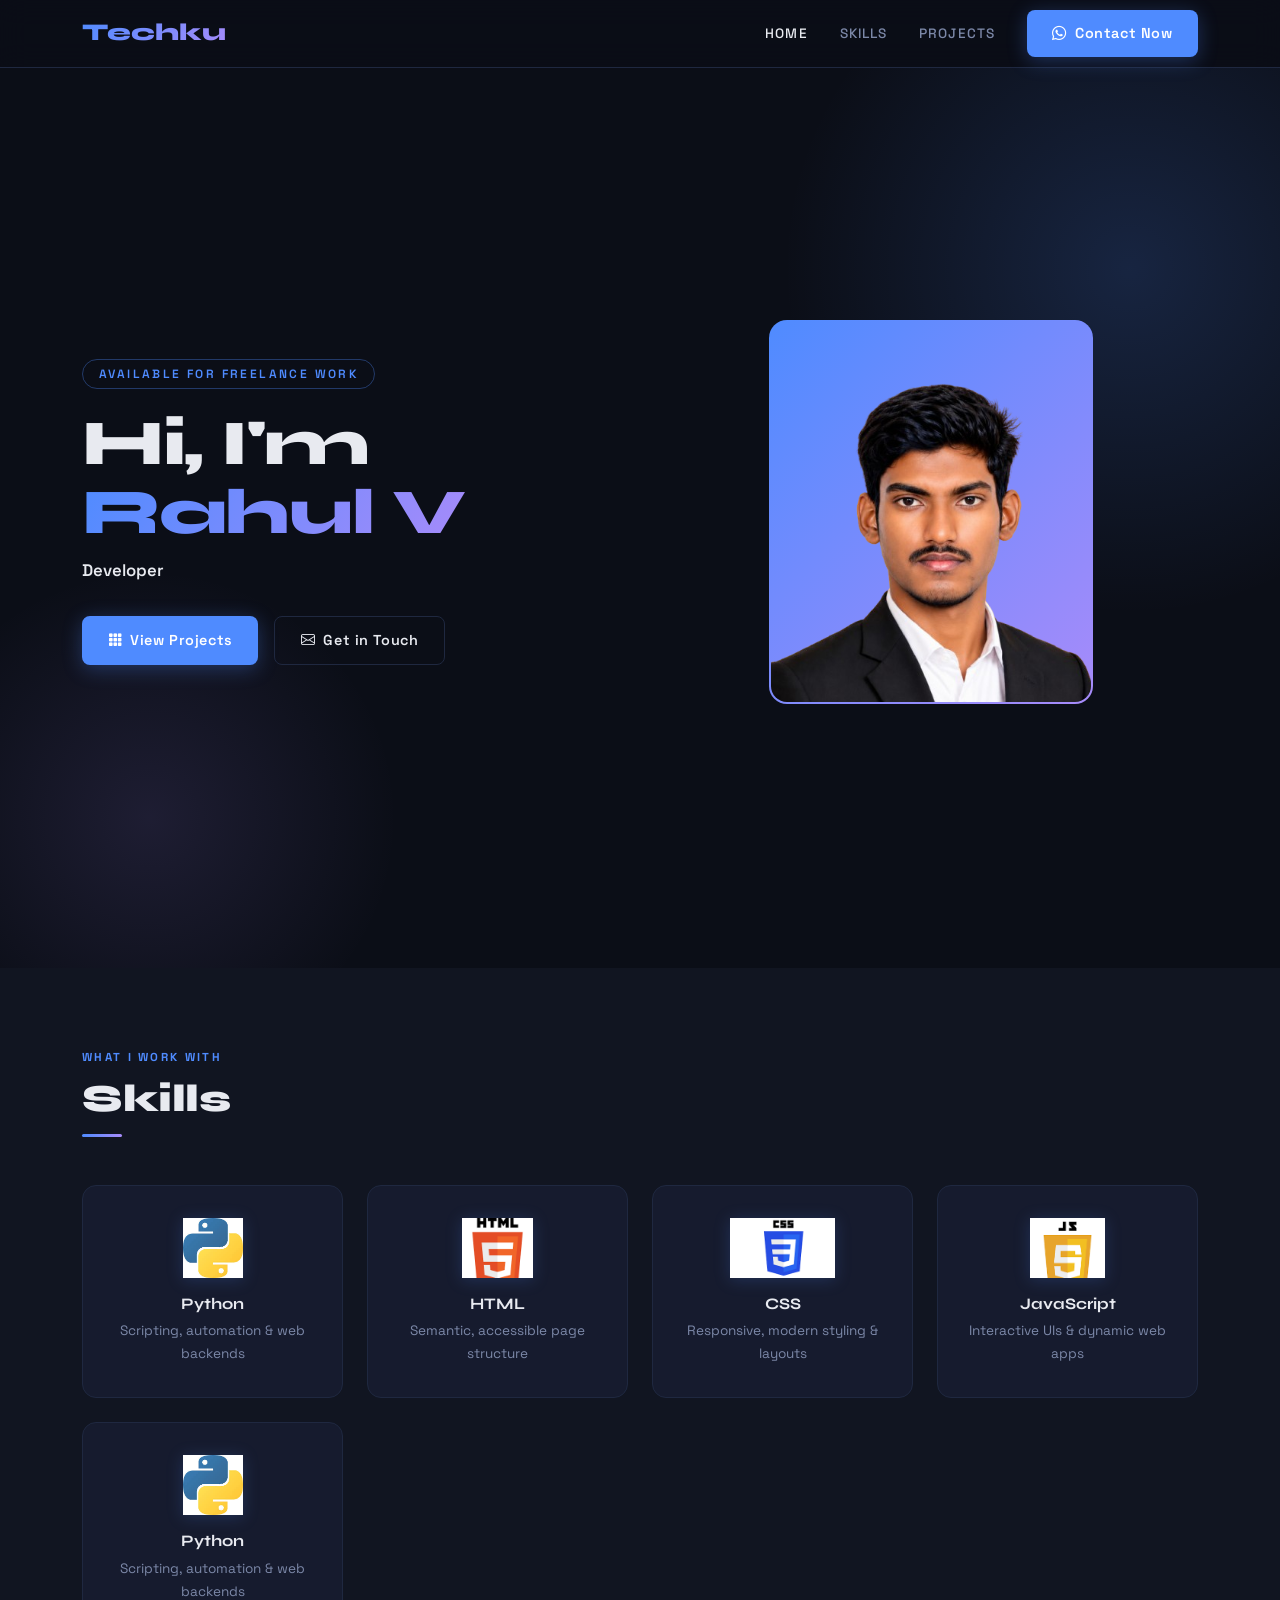
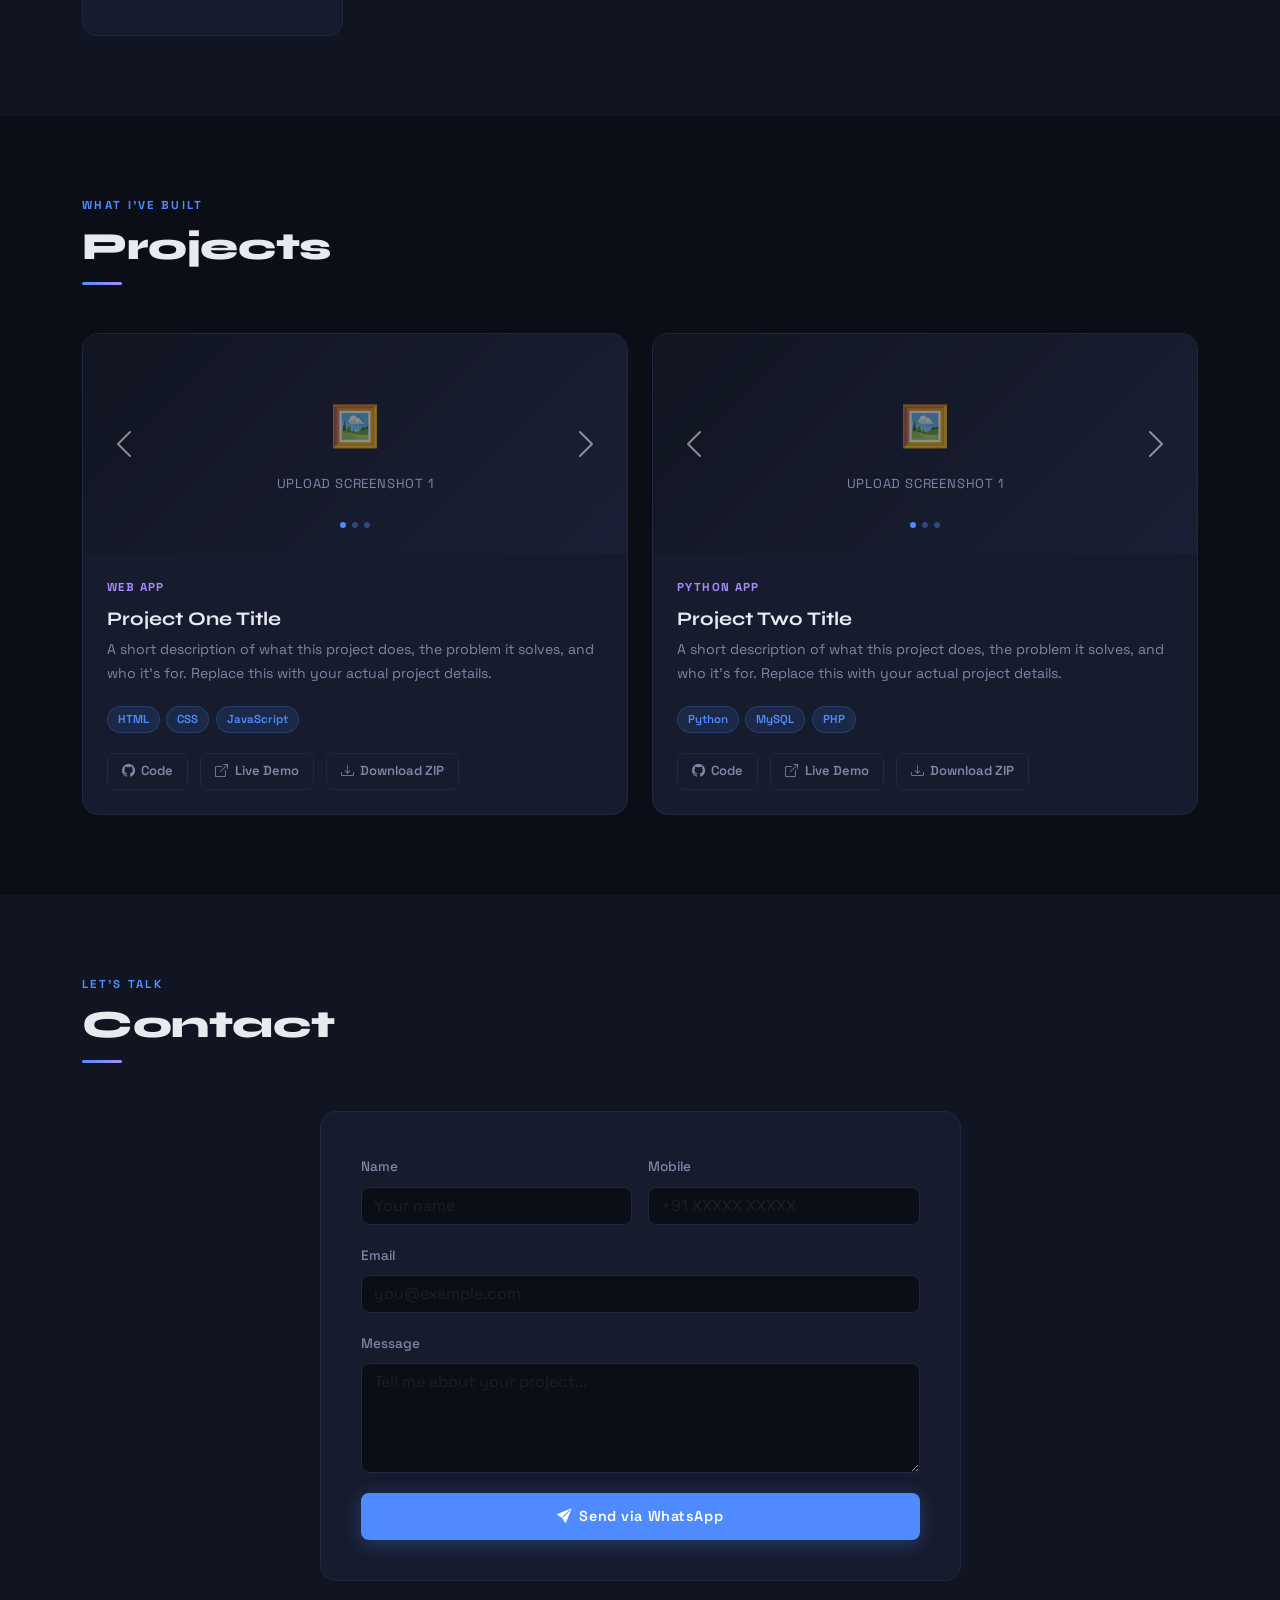
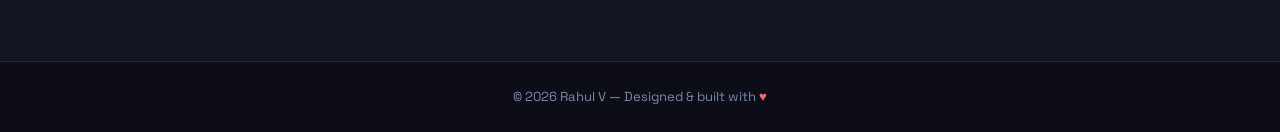
==== index.html @ 44ec0a1f "Update portfolio" ====
<!DOCTYPE html>
<html lang="en">
<head>
  <meta charset="UTF-8">
  <meta name="viewport" content="width=device-width, initial-scale=1.0">
  <title>portfolio</title>
  <link href="https://cdn.jsdelivr.net/npm/bootstrap@5.3.8/dist/css/bootstrap.min.css" rel="stylesheet" integrity="sha384-sRIl4kxILFvY47J16cr9ZwB07vP4J8+LH7qKQnuqkuIAvNWLzeN8tE5YBujZqJLB" crossorigin="anonymous">
  <link rel="stylesheet" href="https://cdn.jsdelivr.net/npm/bootstrap-icons@1.11.3/font/bootstrap-icons.min.css">
  <link rel="stylesheet" href="styles.css">
</head>
<body>

<!-- ══ NAVBAR ══ -->
<nav class="navbar navbar-expand-lg sticky-top py-0 border-0">
  <div class="container">
    <a class="navbar-brand" href="#">Techku</a>
    <button class="navbar-toggler" type="button" data-bs-toggle="collapse" data-bs-target="#navMenu">
      <span class="navbar-toggler-icon"></span>
    </button>
    <div class="collapse navbar-collapse" id="navMenu">
      <ul class="navbar-nav ms-auto gap-3 align-items-center">
        <li class="nav-item"><a class="nav-link active" href="#">Home</a></li>
        <li class="nav-item"><a class="nav-link" href="#skills">Skills</a></li>
        <li class="nav-item"><a class="nav-link" href="#projects">Projects</a></li>
        
        <li class="nav-item ms-2">
          <a class="btn-primary-custom" href="https://wa.me/+919363144994?text=Hi" target="_blank">
            <i class="bi bi-whatsapp"></i> Contact Now
          </a>
        </li>
      </ul>
    </div>
  </div>
</nav>

<!-- ══ BANNER ══ -->
<section class="banner" id="home">
  <div class="container">
    <div class="banner-inner">

      <!-- Text -->
      <div>
        <span class="banner-eyebrow">Available for freelance work</span>
        <h1>Hi, I'm <span>Rahul V</span></h1>
        <p class="banner-sub">
          <strong>Developer</strong> 
      
        </p>
        <div class="banner-cta">
          <a href="#projects" class="btn-primary-custom">
            <i class="bi bi-grid-3x3-gap-fill"></i> View Projects
          </a>
          <a href="#contact" class="btn-outline-custom">
            <i class="bi bi-envelope"></i> Get in Touch
          </a>
        </div>
      </div>

      <!-- Photo -->
      <div class="banner-photo">
        <div class="photo-frame">
          <img src="straight-removebg-preview.png" alt="Rahul V">
        </div>
      </div>

    </div>
  </div>
</section>

<!-- ══ SKILLS ══ -->
<section id="skills">
  <div class="container">
    <p class="section-eyebrow">What I work with</p>
    <h2 class="section-title">Skills</h2>
    <div class="section-divider"></div>

    <div class="row g-4">
      <div class="col-6 col-md-3">
        <div class="skill-card">
          <img src="py.jpg" alt="Python">
          <h5>Python</h5>
          <p>Scripting, automation &amp; web backends</p>
        </div>
      </div>
      <div class="col-6 col-md-3">
        <div class="skill-card">
          <img src="html.png" alt="HTML">
          <h5>HTML</h5>
          <p>Semantic, accessible page structure</p>
        </div>
      </div>
      <div class="col-6 col-md-3">
        <div class="skill-card">
          <img src="css.png" alt="CSS">
          <h5>CSS</h5>
          <p>Responsive, modern styling &amp; layouts</p>
        </div>
      </div>
      <div class="col-6 col-md-3">
        <div class="skill-card">
          <img src="js.png" alt="JavaScript">
          <h5>JavaScript</h5>
          <p>Interactive UIs &amp; dynamic web apps</p>
        </div>
      </div>
      <div class="col-6 col-md-3">
        <div class="skill-card">
          <img src="py.jpg" alt="Java">
          <h5>Python</h5>
          <p>Scripting, automation &amp; web backends</p>
        </div>
    </div>
  </div>
</section>

<!-- ══ PROJECTS ══ -->
<section id="projects">
  <div class="container">
    <p class="section-eyebrow">What I've built</p>
    <h2 class="section-title">Projects</h2>
    <div class="section-divider"></div>

    <div class="row g-4">

      <!-- Project 1 -->
      <div class="col-md-6">
        <div class="project-card">

          <!-- Screenshot carousel — replace draft slides with real screenshots -->
          <div id="carousel1" class="carousel slide" data-bs-ride="carousel">
            <div class="carousel-indicators">
              <button type="button" data-bs-target="#carousel1" data-bs-slide-to="0" class="active"></button>
              <button type="button" data-bs-target="#carousel1" data-bs-slide-to="1"></button>
              <button type="button" data-bs-target="#carousel1" data-bs-slide-to="2"></button>
            </div>
            <div class="carousel-inner">
              <div class="carousel-item active">
                <div class="project-slide-draft">
                  <div class="draft-icon">🖼️</div>
                  <span>Upload screenshot 1</span>
                </div>
              </div>
              <div class="carousel-item">
                <div class="project-slide-draft">
                  <div class="draft-icon">🖼️</div>
                  <span>Upload screenshot 2</span>
                </div>
              </div>
              <div class="carousel-item">
                <div class="project-slide-draft">
                  <div class="draft-icon">🖼️</div>
                  <span>Upload screenshot 3</span>
                </div>
              </div>
            </div>
            <button class="carousel-control-prev" type="button" data-bs-target="#carousel1" data-bs-slide="prev">
              <span class="carousel-control-prev-icon"></span>
            </button>
            <button class="carousel-control-next" type="button" data-bs-target="#carousel1" data-bs-slide="next">
              <span class="carousel-control-next-icon"></span>
            </button>
          </div>

          <div class="project-body">
            <span class="project-tag">Web App</span>
            <h3 class="project-title">Project One Title</h3>
            <p class="project-desc">
              A short description of what this project does, the problem it solves,
              and who it's for. Replace this with your actual project details.
            </p>
            <div class="project-tech">
              <span class="tech-pill">HTML</span>
              <span class="tech-pill">CSS</span>
              <span class="tech-pill">JavaScript</span>
            </div>
            <div class="project-links">
              <a href="#" class="btn-project"><i class="bi bi-github"></i> Code</a>
              <a href="#" class="btn-project"><i class="bi bi-box-arrow-up-right"></i> Live Demo</a>
              <a href="#" class="btn-project" id="project1-zip"><i class="bi bi-download"></i> Download ZIP</a>
            </div>
          </div>
        </div>
      </div>

      <!-- Project 2 -->
      <div class="col-md-6">
        <div class="project-card">

          <div id="carousel2" class="carousel slide" data-bs-ride="carousel">
            <div class="carousel-indicators">
              <button type="button" data-bs-target="#carousel2" data-bs-slide-to="0" class="active"></button>
              <button type="button" data-bs-target="#carousel2" data-bs-slide-to="1"></button>
              <button type="button" data-bs-target="#carousel2" data-bs-slide-to="2"></button>
            </div>
            <div class="carousel-inner">
              <div class="carousel-item active">
                <div class="project-slide-draft">
                  <div class="draft-icon">🖼️</div>
                  <span>Upload screenshot 1</span>
                </div>
              </div>
              <div class="carousel-item">
                <div class="project-slide-draft">
                  <div class="draft-icon">🖼️</div>
                  <span>Upload screenshot 2</span>
                </div>
              </div>
              <div class="carousel-item">
                <div class="project-slide-draft">
                  <div class="draft-icon">🖼️</div>
                  <span>Upload screenshot 3</span>
                </div>
              </div>
            </div>
            <button class="carousel-control-prev" type="button" data-bs-target="#carousel2" data-bs-slide="prev">
              <span class="carousel-control-prev-icon"></span>
            </button>
            <button class="carousel-control-next" type="button" data-bs-target="#carousel2" data-bs-slide="next">
              <span class="carousel-control-next-icon"></span>
            </button>
          </div>

          <div class="project-body">
            <span class="project-tag">Python App</span>
            <h3 class="project-title">Project Two Title</h3>
            <p class="project-desc">
              A short description of what this project does, the problem it solves,
              and who it's for. Replace this with your actual project details.
            </p>
            <div class="project-tech">
              <span class="tech-pill">Python</span>
              <span class="tech-pill">MySQL</span>
              <span class="tech-pill">PHP</span>
            </div>
            <div class="project-links">
              <a href="#" class="btn-project"><i class="bi bi-github"></i> Code</a>
              <a href="#" class="btn-project"><i class="bi bi-box-arrow-up-right"></i> Live Demo</a>
              <a href="#" class="btn-project" id="project2-zip"><i class="bi bi-download"></i> Download ZIP</a>
            </div>
          </div>
        </div>
      </div>

    </div>
  </div>
</section>

<!-- ══ CONTACT ══ -->
<section id="contact">
  <div class="container">
    <p class="section-eyebrow">Let's talk</p>
    <h2 class="section-title">Contact</h2>
    <div class="section-divider"></div>

    <div class="row justify-content-center">
      <div class="col-md-7">
        <div class="contact-card">
          <form id="formcontact">
            <div class="row g-3">
              <div class="col-md-6">
                <label class="form-label">Name</label>
                <input type="text" class="form-control" id="name" placeholder="Your name">
              </div>
              <div class="col-md-6">
                <label class="form-label">Mobile</label>
                <input type="tel" class="form-control" id="mobile" placeholder="+91 XXXXX XXXXX">
              </div>
              <div class="col-12">
                <label class="form-label">Email</label>
                <input type="email" class="form-control" id="email" placeholder="you@example.com">
              </div>
              <div class="col-12">
                <label class="form-label">Message</label>
                <textarea class="form-control" id="feedback" rows="4" placeholder="Tell me about your project..."></textarea>
              </div>
              <div class="col-12 pt-1">
                <button type="submit" class="btn-primary-custom w-100 justify-content-center">
                  <i class="bi bi-send-fill"></i> Send via WhatsApp
                </button>
              </div>
            </div>
          </form>
        </div>
      </div>
    </div>
  </div>
</section>

<!-- ══ FOOTER ══ -->
<footer>
  <div class="container">
    <p>© 2026 Rahul V — Designed &amp; built with <span>♥</span></p>
  </div>
</footer>

<script src="https://cdn.jsdelivr.net/npm/bootstrap@5.3.8/dist/js/bootstrap.bundle.min.js" integrity="sha384-FKyoEForCGlyvwx9Hj09JcYn3nv7wiPVlz7YYwJrWVcXK/BmnVDxM+D2scQbITxI" crossorigin="anonymous"></script>
<script>
document.getElementById("formcontact").addEventListener("submit", function(e) {
  e.preventDefault();
  const name     = document.getElementById("name").value;
  const mobile   = document.getElementById("mobile").value;
  const email    = document.getElementById("email").value;
  const feedback = document.getElementById("feedback").value;
  const message  = `New Portfolio Contact\n\nName: ${name}\nMobile: ${mobile}\nEmail: ${email}\nMessage: ${feedback}`;
  window.open(`https://wa.me/919363144994?text=${encodeURIComponent(message)}`, "_blank");
});
</script>

</body>
</html>
---- styles.css ----
/* ── Google Fonts ── */
@import url('https://fonts.googleapis.com/css2?family=Space+Grotesk:wght@300;400;500;600;700&family=Syne:wght@700;800&display=swap');

/* ── Token System ── */
:root {
  --bg:        #0b0e17;
  --surface:   #111521;
  --card:      #161b2e;
  --border:    #1f2840;
  --accent:    #4f8bff;
  --accent2:   #a78bfa;
  --text:      #e8eaf0;
  --muted:     #7c88a8;
  --nav-h:     68px;
}

/* ── Reset / Base ── */
*, *::before, *::after { box-sizing: border-box; margin: 0; padding: 0; }

html { scroll-behavior: smooth; }

body {
  font-family: 'Space Grotesk', sans-serif;
  background: var(--bg);
  color: var(--text);
  line-height: 1.7;
}

/* ── Navbar ── */
.navbar {
  background: rgba(11,14,23,0.85) !important;
  backdrop-filter: blur(14px);
  border-bottom: 1px solid var(--border) !important;
  height: var(--nav-h);
}

.navbar-brand {
  font-family: 'Syne', sans-serif;
  font-size: 1.5rem !important;
  font-weight: 800;
  background: linear-gradient(120deg, var(--accent), var(--accent2));
  -webkit-background-clip: text;
  -webkit-text-fill-color: transparent;
  background-clip: text;
}

.nav-link {
  color: var(--muted) !important;
  font-size: 0.85rem;
  font-weight: 500;
  letter-spacing: 0.08em;
  text-transform: uppercase;
  transition: color 0.2s;
  position: relative;
}
.nav-link::after {
  content: '';
  position: absolute;
  bottom: -2px; left: 0;
  width: 0; height: 2px;
  background: var(--accent);
  transition: width 0.25s;
}
.nav-link:hover, .nav-link.active {
  color: var(--text) !important;
}
.nav-link:hover::after { width: 100%; }

.navbar-toggler { border-color: var(--border) !important; }
.navbar-toggler-icon { filter: invert(1); }

/* ── Banner ── */
.banner {
  min-height: 100vh;
  display: flex;
  align-items: center;
  background: var(--bg);
  position: relative;
  overflow: hidden;
  padding-top: var(--nav-h);
}

/* Signature element: animated gradient mesh in background */
.banner::before {
  content: '';
  position: absolute;
  width: 700px; height: 700px;
  top: -150px; right: -200px;
  background: radial-gradient(ellipse at center, rgba(79,139,255,0.18) 0%, transparent 70%);
  border-radius: 50%;
  animation: pulse 6s ease-in-out infinite;
  pointer-events: none;
}
.banner::after {
  content: '';
  position: absolute;
  width: 500px; height: 500px;
  bottom: -100px; left: -100px;
  background: radial-gradient(ellipse at center, rgba(167,139,250,0.12) 0%, transparent 70%);
  border-radius: 50%;
  animation: pulse 8s ease-in-out 2s infinite;
  pointer-events: none;
}
@keyframes pulse {
  0%, 100% { transform: scale(1); opacity: 1; }
  50%       { transform: scale(1.08); opacity: 0.7; }
}

.banner-inner {
  position: relative;
  z-index: 1;
  display: grid;
  grid-template-columns: 1fr 1fr;
  align-items: center;
  gap: 3rem;
  padding: 4rem 0;
}

.banner-eyebrow {
  display: inline-block;
  font-size: 0.75rem;
  font-weight: 600;
  letter-spacing: 0.2em;
  text-transform: uppercase;
  color: var(--accent);
  border: 1px solid rgba(79,139,255,0.35);
  border-radius: 999px;
  padding: 4px 16px;
  margin-bottom: 1.25rem;
}

.banner h1 {
  font-family: 'Syne', sans-serif;
  font-size: clamp(2.5rem, 5vw, 4.2rem);
  font-weight: 800;
  line-height: 1.08;
  letter-spacing: -0.02em;
  margin-bottom: 0.5rem;
}

.banner h1 span {
  background: linear-gradient(120deg, var(--accent), var(--accent2));
  -webkit-background-clip: text;
  -webkit-text-fill-color: transparent;
  background-clip: text;
}

.banner-sub {
  font-size: 1.05rem;
  color: var(--muted);
  margin-bottom: 2rem;
  max-width: 480px;
}

.banner-sub strong {
  color: var(--text);
  font-weight: 600;
}

.banner-cta {
  display: flex;
  gap: 1rem;
  flex-wrap: wrap;
}

.btn-primary-custom {
  display: inline-flex;
  align-items: center;
  gap: 0.5rem;
  background: var(--accent);
  color: #fff;
  font-family: 'Space Grotesk', sans-serif;
  font-weight: 600;
  font-size: 0.9rem;
  letter-spacing: 0.04em;
  padding: 0.7rem 1.6rem;
  border-radius: 8px;
  text-decoration: none;
  border: none;
  transition: background 0.2s, transform 0.15s, box-shadow 0.2s;
  box-shadow: 0 4px 20px rgba(79,139,255,0.3);
}
.btn-primary-custom:hover {
  background: #3a75e8;
  transform: translateY(-2px);
  box-shadow: 0 6px 26px rgba(79,139,255,0.45);
  color: #fff;
}

.btn-outline-custom {
  display: inline-flex;
  align-items: center;
  gap: 0.5rem;
  background: transparent;
  color: var(--text);
  font-family: 'Space Grotesk', sans-serif;
  font-weight: 600;
  font-size: 0.9rem;
  letter-spacing: 0.04em;
  padding: 0.7rem 1.6rem;
  border-radius: 8px;
  text-decoration: none;
  border: 1px solid var(--border);
  transition: border-color 0.2s, background 0.2s, transform 0.15s;
}
.btn-outline-custom:hover {
  border-color: var(--accent2);
  background: rgba(167,139,250,0.07);
  color: var(--text);
  transform: translateY(-2px);
}

.banner-photo {
  display: flex;
  justify-content: center;
  align-items: center;
}

.photo-frame {
  position: relative;
  width: 320px; height: 380px;
}

.photo-frame::before {
  content: '';
  position: absolute;
  inset: -2px;
  border-radius: 18px;
  background: linear-gradient(135deg, var(--accent), var(--accent2));
  z-index: 0;
}

.photo-frame img {
  position: relative;
  z-index: 1;
  width: 100%; height: 100%;
  object-fit: cover;
  object-position: center top;
  border-radius: 16px;
  display: block;
}

/* ── Section base ── */
section { padding: 80px 0; background: var(--bg); }

.section-eyebrow {
  font-size: 0.72rem;
  font-weight: 700;
  letter-spacing: 0.2em;
  text-transform: uppercase;
  color: var(--accent);
  margin-bottom: 0.5rem;
}

.section-title {
  font-family: 'Syne', sans-serif;
  font-size: clamp(1.8rem, 3vw, 2.5rem);
  font-weight: 800;
  letter-spacing: -0.01em;
  margin-bottom: 0.75rem;
}

.section-divider {
  width: 40px; height: 3px;
  background: linear-gradient(90deg, var(--accent), var(--accent2));
  border-radius: 2px;
  margin-bottom: 3rem;
}

/* ── Skills ── */
#skills { background: var(--surface); }

.skill-card {
  background: var(--card);
  border: 1px solid var(--border);
  border-radius: 14px;
  padding: 2rem 1.5rem;
  text-align: center;
  transition: transform 0.2s, border-color 0.2s, box-shadow 0.2s;
  height: 100%;
}
.skill-card:hover {
  transform: translateY(-5px);
  border-color: var(--accent);
  box-shadow: 0 8px 32px rgba(79,139,255,0.15);
}
.skill-card img {
  height: 60px;
  width: auto;
  object-fit: contain;
  margin-bottom: 1rem;
  filter: drop-shadow(0 2px 8px rgba(79,139,255,0.2));
}
.skill-card h5 {
  font-family: 'Syne', sans-serif;
  font-weight: 700;
  font-size: 1rem;
  margin-bottom: 0.4rem;
}
.skill-card p {
  font-size: 0.85rem;
  color: var(--muted);
  margin: 0;
}

/* ── Projects ── */
#projects { background: var(--bg); }

.project-card {
  background: var(--card);
  border: 1px solid var(--border);
  border-radius: 16px;
  overflow: hidden;
  height: 100%;
  transition: transform 0.2s, border-color 0.2s, box-shadow 0.2s;
  display: flex;
  flex-direction: column;
}
.project-card:hover {
  transform: translateY(-6px);
  border-color: var(--accent2);
  box-shadow: 0 12px 40px rgba(167,139,250,0.15);
}

/* Carousel inside project card */
.project-card .carousel { flex-shrink: 0; }

.project-carousel-img {
  width: 100%;
  height: 220px;
  object-fit: cover;
  display: block;
}

/* Draft placeholder slide */
.project-slide-draft {
  width: 100%;
  height: 220px;
  background: linear-gradient(135deg, var(--surface) 0%, #1a1f35 100%);
  display: flex;
  flex-direction: column;
  align-items: center;
  justify-content: center;
  gap: 0.75rem;
  color: var(--muted);
}
.project-slide-draft .draft-icon {
  font-size: 2.5rem;
  opacity: 0.5;
}
.project-slide-draft span {
  font-size: 0.82rem;
  letter-spacing: 0.06em;
  text-transform: uppercase;
}

.carousel-indicators [data-bs-target] {
  background-color: var(--accent);
  opacity: 0.4;
  width: 6px; height: 6px;
  border-radius: 50%;
}
.carousel-indicators .active { opacity: 1; }

.project-body {
  padding: 1.5rem;
  display: flex;
  flex-direction: column;
  flex: 1;
}

.project-tag {
  display: inline-block;
  font-size: 0.72rem;
  font-weight: 700;
  letter-spacing: 0.12em;
  text-transform: uppercase;
  color: var(--accent2);
  margin-bottom: 0.6rem;
}
.project-title {
  font-family: 'Syne', sans-serif;
  font-size: 1.2rem;
  font-weight: 700;
  margin-bottom: 0.5rem;
}
.project-desc {
  font-size: 0.88rem;
  color: var(--muted);
  flex: 1;
  margin-bottom: 1.25rem;
}

.project-tech {
  display: flex;
  gap: 0.4rem;
  flex-wrap: wrap;
  margin-bottom: 1.25rem;
}
.tech-pill {
  font-size: 0.72rem;
  font-weight: 600;
  padding: 3px 10px;
  border-radius: 999px;
  background: rgba(79,139,255,0.12);
  color: var(--accent);
  border: 1px solid rgba(79,139,255,0.2);
}

.project-links {
  display: flex;
  gap: 0.75rem;
  flex-wrap: wrap;
}

.btn-project {
  display: inline-flex;
  align-items: center;
  gap: 0.4rem;
  font-size: 0.82rem;
  font-weight: 600;
  padding: 6px 14px;
  border-radius: 7px;
  text-decoration: none;
  transition: background 0.18s, color 0.18s;
  border: 1px solid var(--border);
  color: var(--muted);
  background: transparent;
}
.btn-project:hover {
  background: var(--accent);
  border-color: var(--accent);
  color: #fff;
}

/* ── Contact ── */
#contact { background: var(--surface); }

.contact-card {
  background: var(--card);
  border: 1px solid var(--border);
  border-radius: 16px;
  padding: 2.5rem;
}

.contact-card label { color: var(--muted); font-size: 0.85rem; font-weight: 500; }
.contact-card .form-control, .contact-card .form-control:focus {
  background: var(--bg);
  border: 1px solid var(--border);
  color: var(--text);
  border-radius: 8px;
  font-family: 'Space Grotesk', sans-serif;
  box-shadow: none;
  transition: border-color 0.2s;
}
.contact-card .form-control:focus { border-color: var(--accent); }
.contact-card textarea { resize: vertical; }

/* ── Footer ── */
footer {
  background: var(--bg);
  border-top: 1px solid var(--border);
  padding: 1.5rem 0;
}
footer p {
  color: var(--muted);
  font-size: 0.82rem;
  text-align: center;
  margin: 0;
}
footer span { color: #ff6b6b; }

/* ── Responsive ── */
@media (max-width: 768px) {
  .banner-inner {
    grid-template-columns: 1fr;
    text-align: center;
    padding: 2rem 0;
  }
  .banner-cta { justify-content: center; }
  .banner-photo { order: -1; }
  .photo-frame { width: 220px; height: 260px; }
}
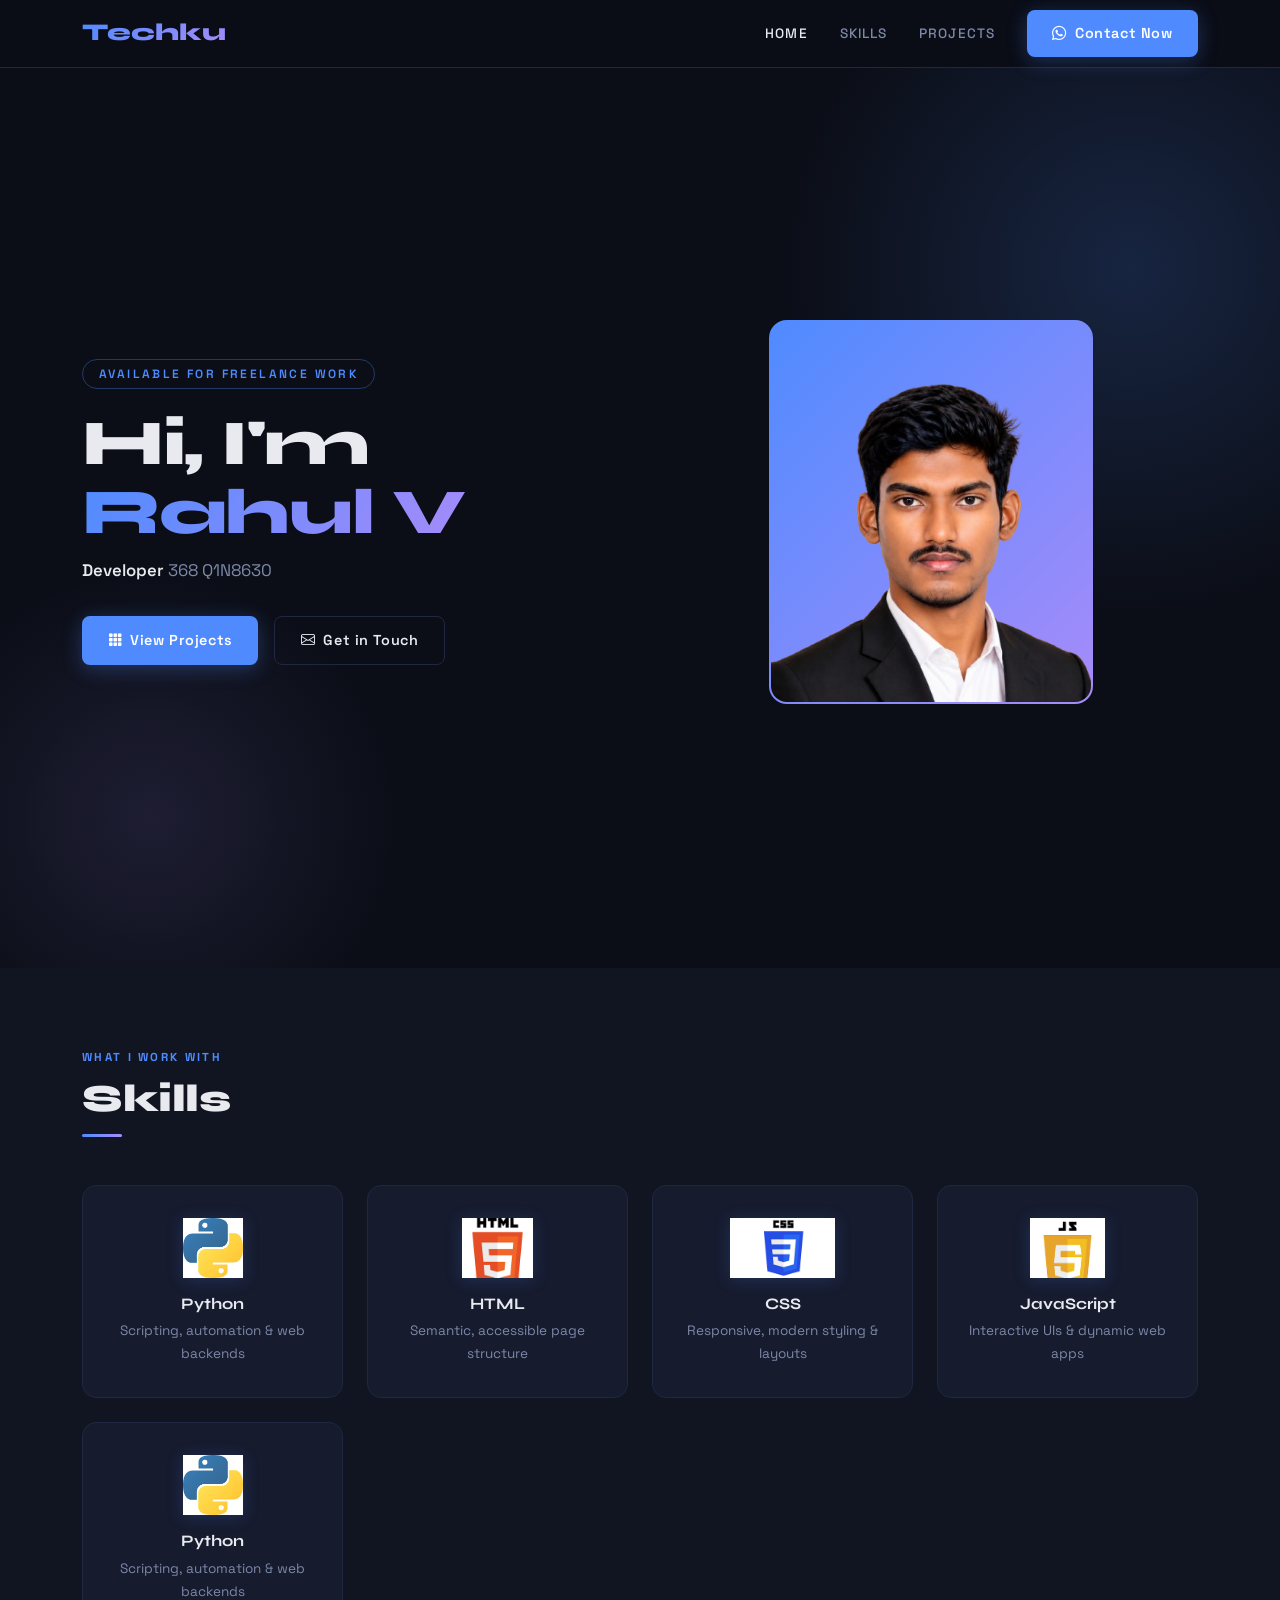
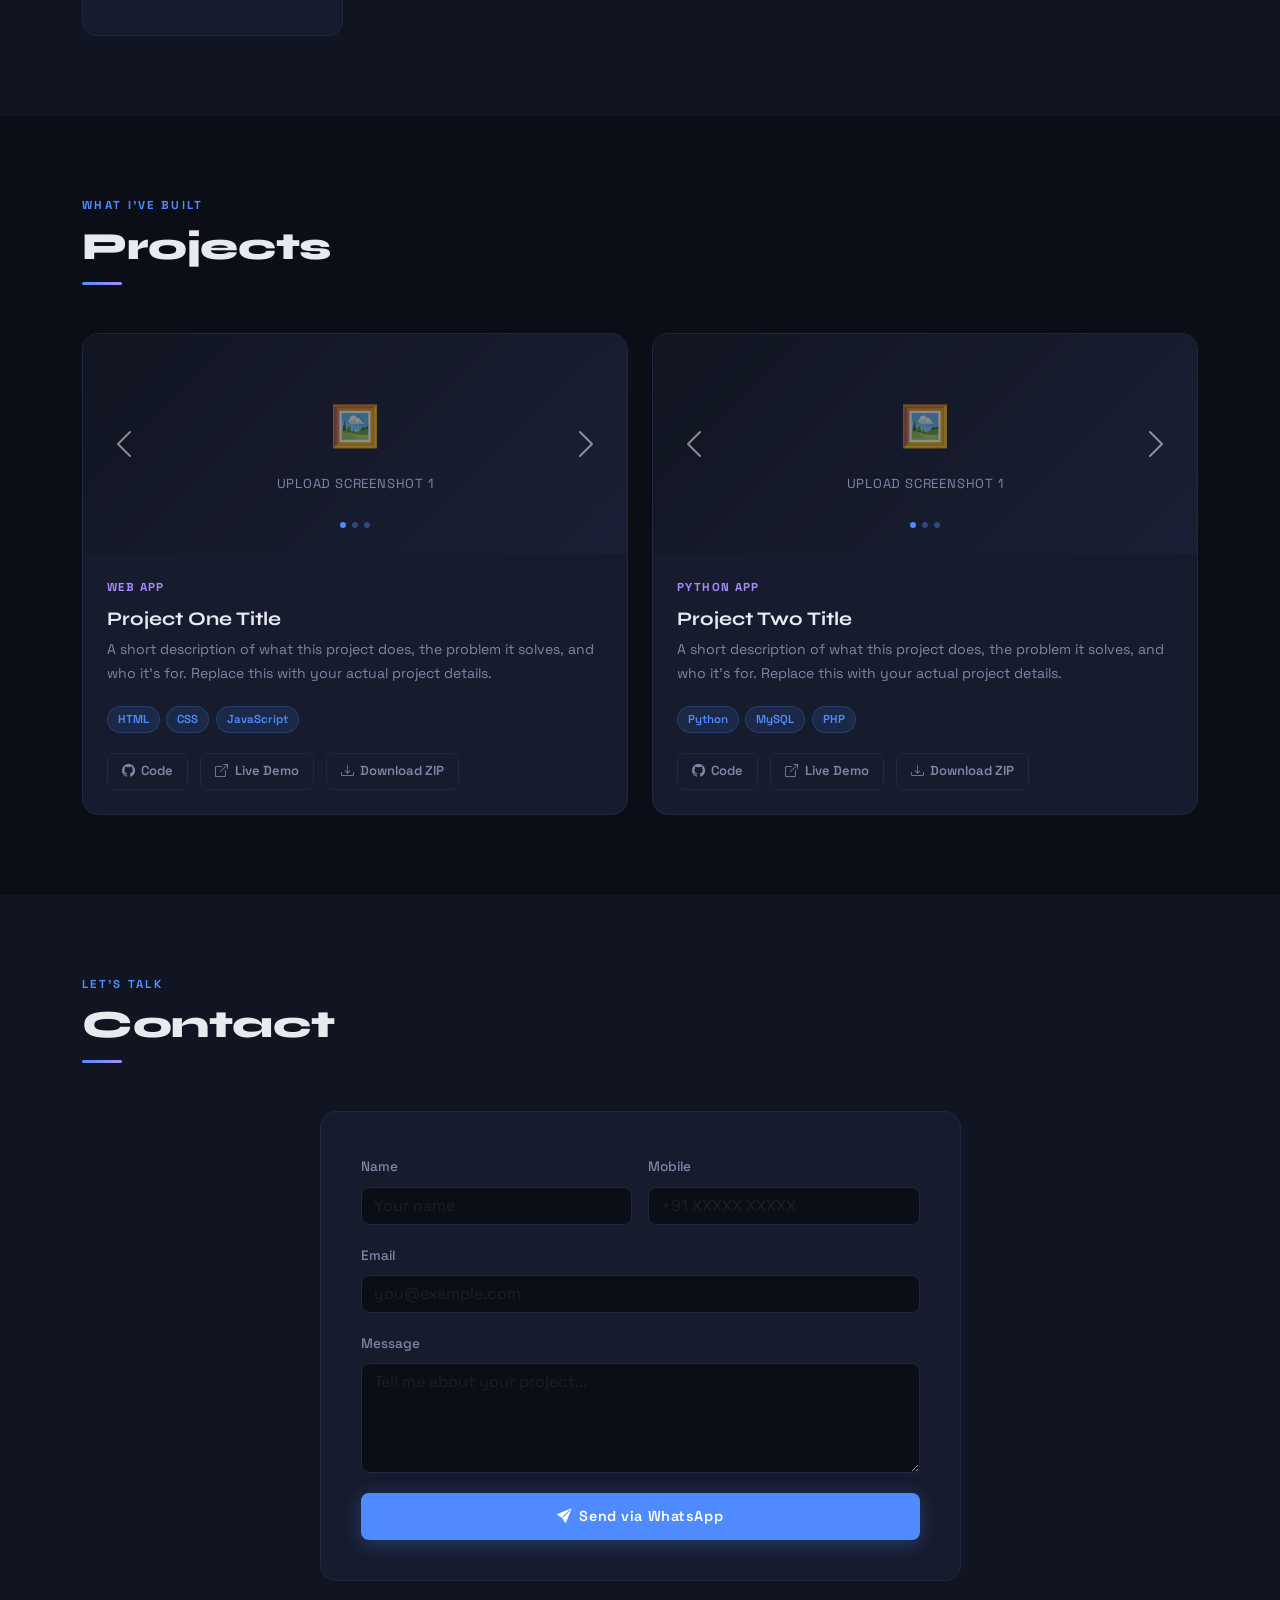
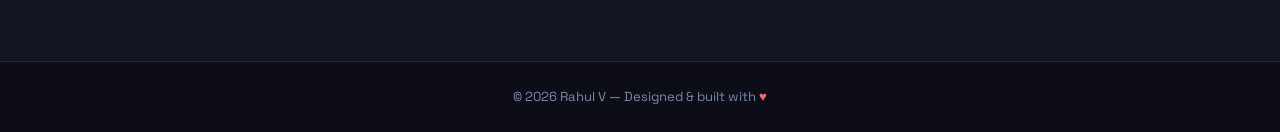
==== commit 955c94cf: "Update portfolio" ====
--- a/index.html
+++ b/index.html
@@ -43,7 +43,8 @@
         <span class="banner-eyebrow">Available for freelance work</span>
         <h1>Hi, I'm <span>Rahul V</span></h1>
         <p class="banner-sub">
-          <strong>Developer</strong> 
+          <strong>Developer</strong>  368
+          Q1N8630
       
         </p>
         <div class="banner-cta">
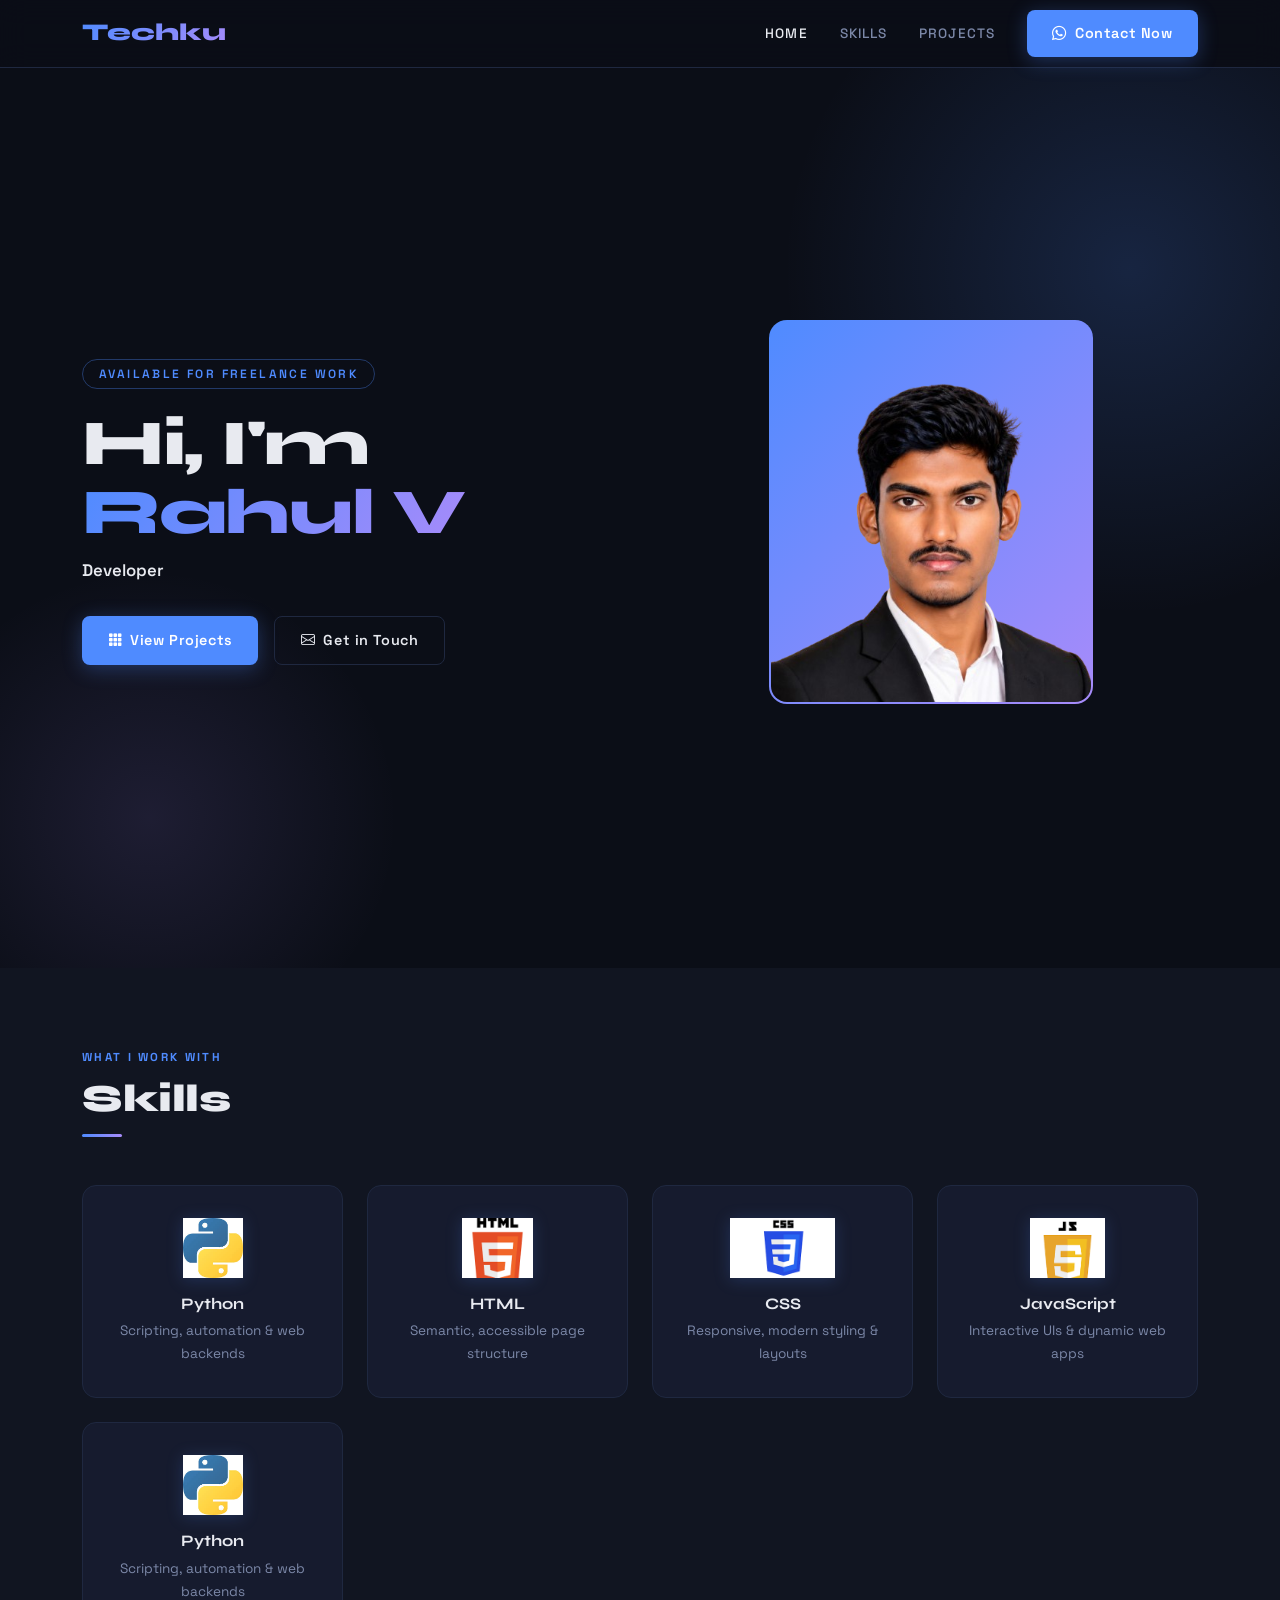
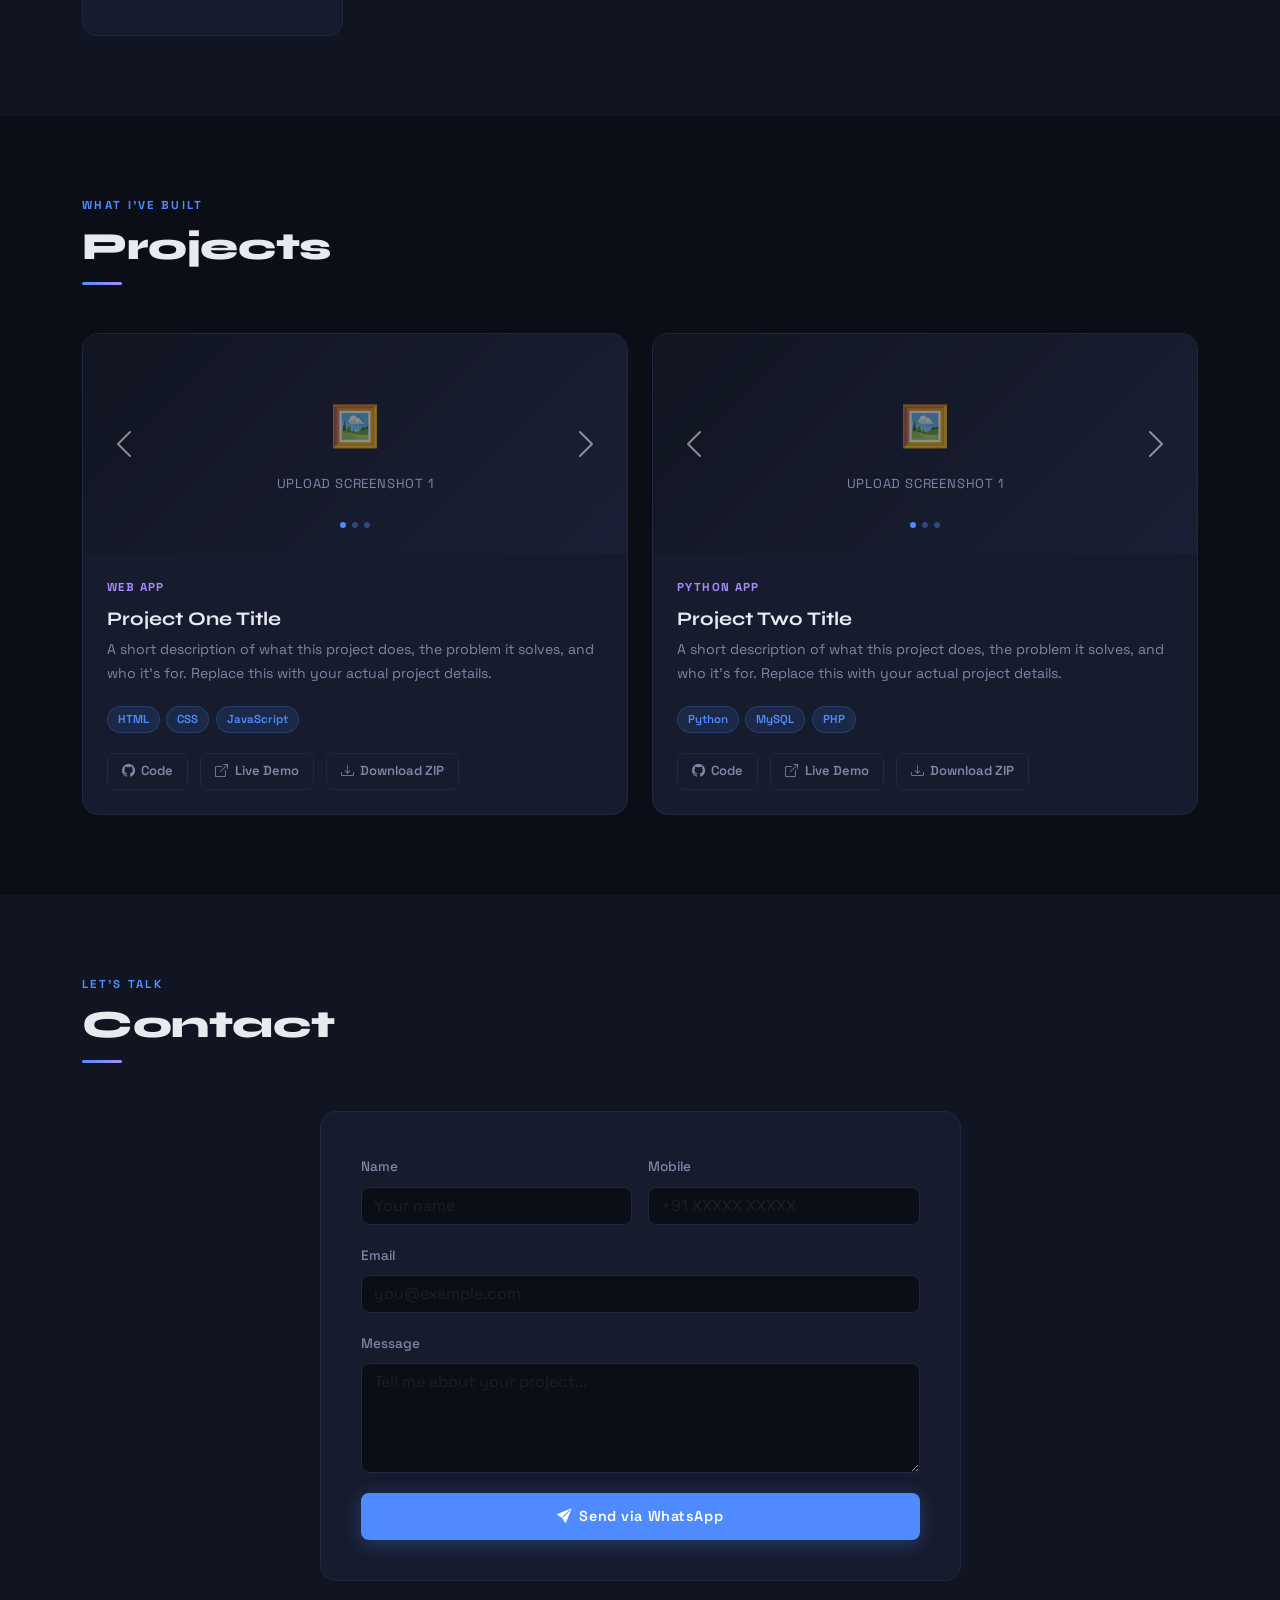
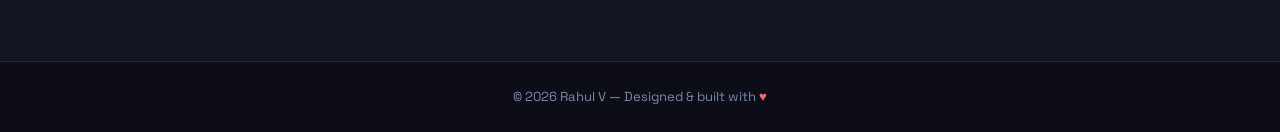
==== commit ec63776e: "Update portfolio" ====
--- a/index.html
+++ b/index.html
@@ -43,8 +43,7 @@
         <span class="banner-eyebrow">Available for freelance work</span>
         <h1>Hi, I'm <span>Rahul V</span></h1>
         <p class="banner-sub">
-          <strong>Developer</strong>  368
-          Q1N8630
+          <strong>Developer</strong> 
       
         </p>
         <div class="banner-cta">
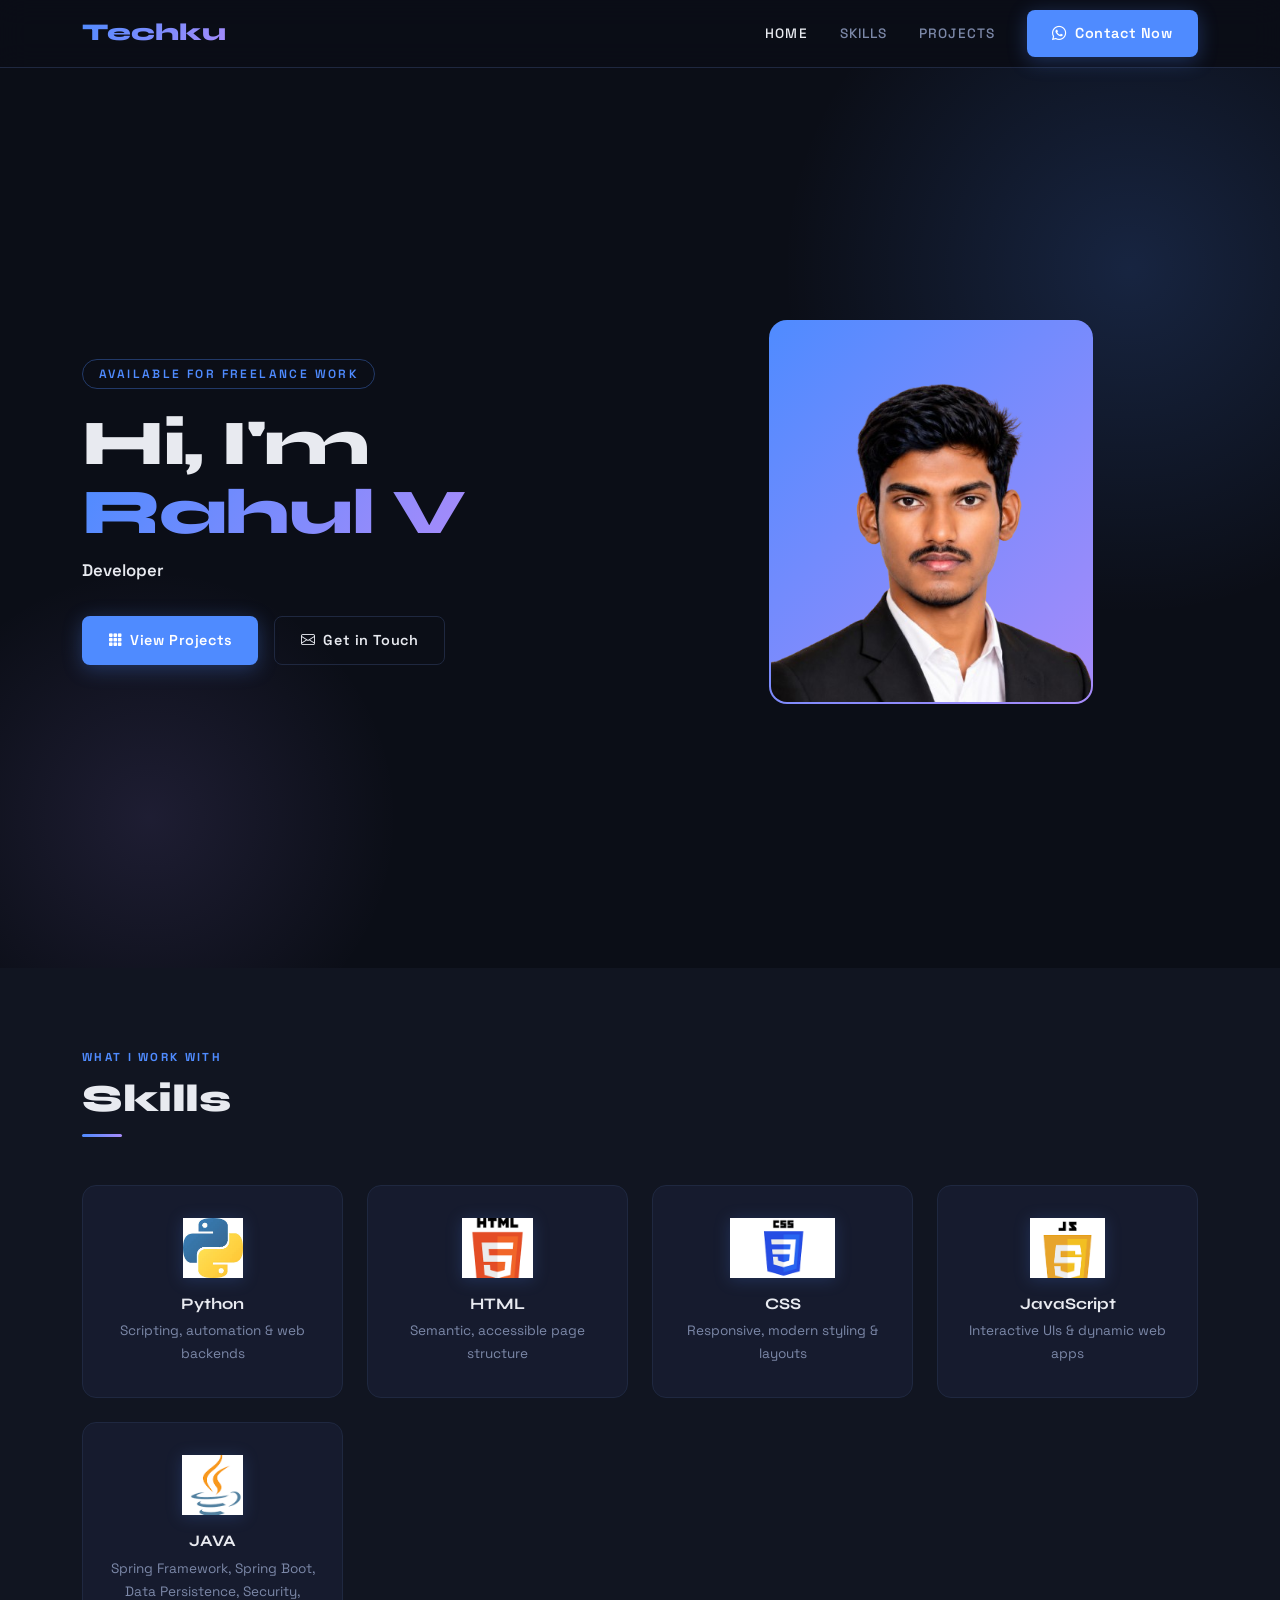
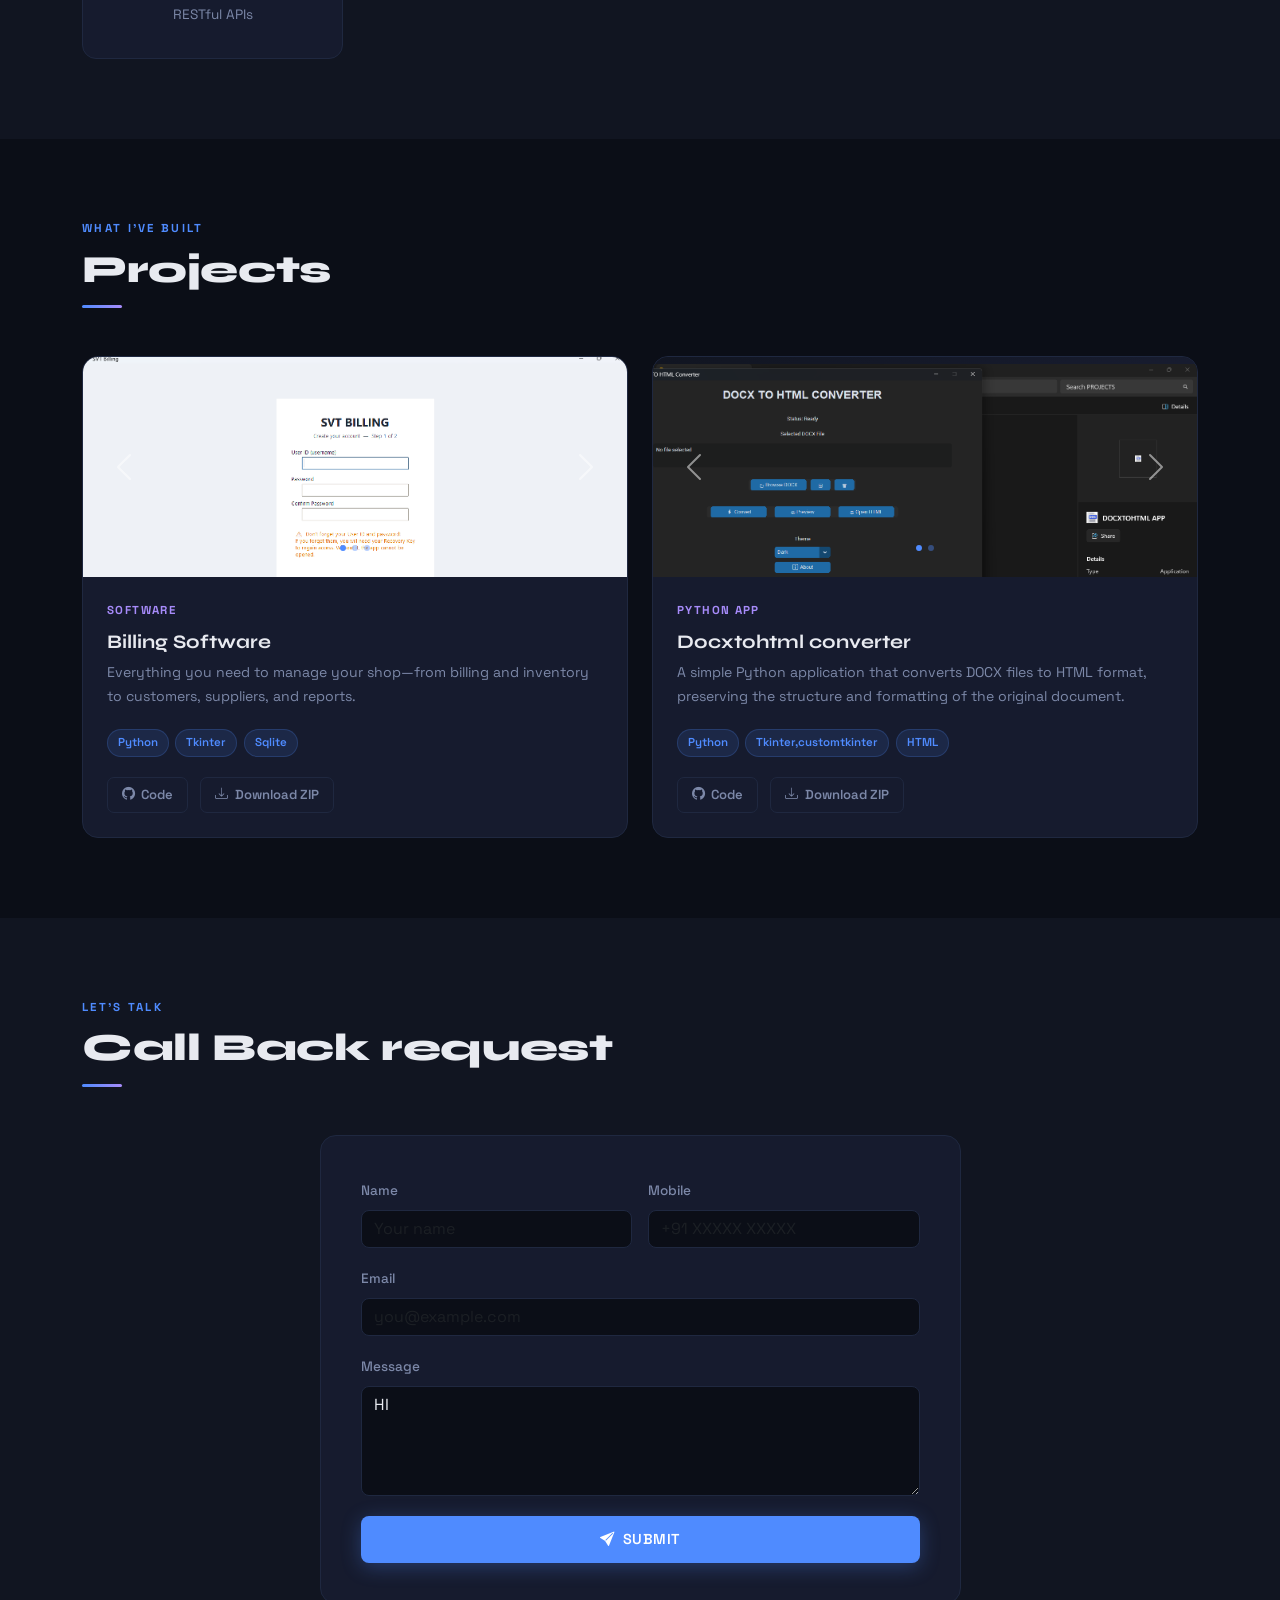
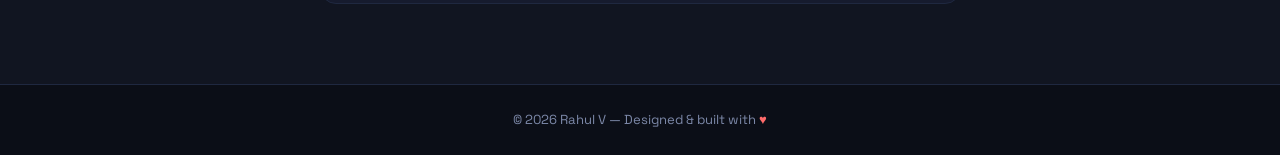
==== commit 154f61c3: "modified new website  with 1.2" ====
--- a/index.html
+++ b/index.html
@@ -59,7 +59,7 @@
       <!-- Photo -->
       <div class="banner-photo">
         <div class="photo-frame">
-          <img src="straight-removebg-preview.png" alt="Rahul V">
+          <img src="DP.png" alt="Rahul V">
         </div>
       </div>
 
@@ -77,37 +77,37 @@
     <div class="row g-4">
       <div class="col-6 col-md-3">
         <div class="skill-card">
-          <img src="py.jpg" alt="Python">
+          <img src="skills/py.jpg" alt="Python">
           <h5>Python</h5>
           <p>Scripting, automation &amp; web backends</p>
         </div>
       </div>
       <div class="col-6 col-md-3">
         <div class="skill-card">
-          <img src="html.png" alt="HTML">
+          <img src="skills/html.png" alt="HTML">
           <h5>HTML</h5>
           <p>Semantic, accessible page structure</p>
         </div>
       </div>
       <div class="col-6 col-md-3">
         <div class="skill-card">
-          <img src="css.png" alt="CSS">
+          <img src="skills/css.png" alt="CSS">
           <h5>CSS</h5>
           <p>Responsive, modern styling &amp; layouts</p>
         </div>
       </div>
       <div class="col-6 col-md-3">
         <div class="skill-card">
-          <img src="js.png" alt="JavaScript">
+          <img src="skills/js.png" alt="JavaScript">
           <h5>JavaScript</h5>
           <p>Interactive UIs &amp; dynamic web apps</p>
         </div>
       </div>
       <div class="col-6 col-md-3">
         <div class="skill-card">
-          <img src="py.jpg" alt="Java">
-          <h5>Python</h5>
-          <p>Scripting, automation &amp; web backends</p>
+          <img src="skills/java.png" alt="Java">
+          <h5>JAVA</h5>
+          <p>Spring Framework, Spring Boot, Data Persistence, Security, RESTful APIs</p>
         </div>
     </div>
   </div>
@@ -137,19 +137,19 @@
               <div class="carousel-item active">
                 <div class="project-slide-draft">
                   <div class="draft-icon">🖼️</div>
-                  <span>Upload screenshot 1</span>
+                  <span><img src="billing/Regeisterpage.png" alt="Regester page" width="100%" height="100%"></span>
                 </div>
               </div>
               <div class="carousel-item">
                 <div class="project-slide-draft">
                   <div class="draft-icon">🖼️</div>
-                  <span>Upload screenshot 2</span>
+                  <span><img src="billing/Recoverypage.png" alt="Recovery page" width="100%" height="100%"></span>
                 </div>
               </div>
               <div class="carousel-item">
                 <div class="project-slide-draft">
                   <div class="draft-icon">🖼️</div>
-                  <span>Upload screenshot 3</span>
+                  <span><img src="billing/Dashboardgi.png" alt="Dashboard page" width="100%" height="100%"></span>
                 </div>
               </div>
             </div>
@@ -162,21 +162,18 @@
           </div>
 
           <div class="project-body">
-            <span class="project-tag">Web App</span>
-            <h3 class="project-title">Project One Title</h3>
+            <span class="project-tag">Software</span>
+            <h3 class="project-title">Billing Software</h3>
             <p class="project-desc">
-              A short description of what this project does, the problem it solves,
-              and who it's for. Replace this with your actual project details.
-            </p>
+             Everything you need to manage your shop—from billing and inventory to customers, suppliers, and reports.</p>
             <div class="project-tech">
-              <span class="tech-pill">HTML</span>
-              <span class="tech-pill">CSS</span>
-              <span class="tech-pill">JavaScript</span>
+              <span class="tech-pill">Python</span>
+              <span class="tech-pill">Tkinter</span>
+              <span class="tech-pill">Sqlite</span>
             </div>
             <div class="project-links">
-              <a href="#" class="btn-project"><i class="bi bi-github"></i> Code</a>
-              <a href="#" class="btn-project"><i class="bi bi-box-arrow-up-right"></i> Live Demo</a>
-              <a href="#" class="btn-project" id="project1-zip"><i class="bi bi-download"></i> Download ZIP</a>
+              <a href="https://github.com/rahulvlr2006-hue/SVT-Billing-Desktop" class="btn-project"><i class="bi bi-github"></i> Code</a>
+              <a href="https://github.com/rahulvlr2006-hue/SVT-Billing-Desktop/releases/download/v1.0/SVT_Billing_Desktop.zip" class="btn-project" id="project1-zip"><i class="bi bi-download"></i> Download ZIP</a>
             </div>
           </div>
         </div>
@@ -190,27 +187,21 @@
             <div class="carousel-indicators">
               <button type="button" data-bs-target="#carousel2" data-bs-slide-to="0" class="active"></button>
               <button type="button" data-bs-target="#carousel2" data-bs-slide-to="1"></button>
-              <button type="button" data-bs-target="#carousel2" data-bs-slide-to="2"></button>
             </div>
             <div class="carousel-inner">
               <div class="carousel-item active">
                 <div class="project-slide-draft">
                   <div class="draft-icon">🖼️</div>
-                  <span>Upload screenshot 1</span>
+                  <span><img src="DOCXTOHTML/OPENPAGE.png" alt="Dashboard" width="100%" height="100%"></span>
                 </div>
               </div>
               <div class="carousel-item">
                 <div class="project-slide-draft">
                   <div class="draft-icon">🖼️</div>
-                  <span>Upload screenshot 2</span>
-                </div>
-              </div>
-              <div class="carousel-item">
-                <div class="project-slide-draft">
-                  <div class="draft-icon">🖼️</div>
-                  <span>Upload screenshot 3</span>
-                </div>
-              </div>
+                  <span><img src="DOCXTOHTML/AFTERCONVERSION.png" alt="After conversion" width="100%" height="100%"></span>
+                </div>
+              </div>
+             
             </div>
             <button class="carousel-control-prev" type="button" data-bs-target="#carousel2" data-bs-slide="prev">
               <span class="carousel-control-prev-icon"></span>
@@ -221,21 +212,19 @@
           </div>
 
           <div class="project-body">
-            <span class="project-tag">Python App</span>
-            <h3 class="project-title">Project Two Title</h3>
+            <span class="project-tag">Python app</span>
+            <h3 class="project-title">Docxtohtml converter</h3>
             <p class="project-desc">
-              A short description of what this project does, the problem it solves,
-              and who it's for. Replace this with your actual project details.
+              A simple Python application that converts DOCX files to HTML format, preserving the structure and formatting of the original document.
             </p>
             <div class="project-tech">
               <span class="tech-pill">Python</span>
-              <span class="tech-pill">MySQL</span>
-              <span class="tech-pill">PHP</span>
+              <span class="tech-pill">Tkinter,customtkinter</span>
+              <span class="tech-pill">HTML</span>
             </div>
             <div class="project-links">
-              <a href="#" class="btn-project"><i class="bi bi-github"></i> Code</a>
-              <a href="#" class="btn-project"><i class="bi bi-box-arrow-up-right"></i> Live Demo</a>
-              <a href="#" class="btn-project" id="project2-zip"><i class="bi bi-download"></i> Download ZIP</a>
+              <a href="https://github.com/rahulvlr2006-hue/docx-to-html-converter" class="btn-project"><i class="bi bi-github"></i> Code</a>
+              <a href="https://github.com/rahulvlr2006-hue/docx-to-html-converter/archive/refs/tags/v1.1.zip" class="btn-project" id="project2-zip"><i class="bi bi-download"></i> Download ZIP</a>
             </div>
           </div>
         </div>
@@ -249,7 +238,7 @@
 <section id="contact">
   <div class="container">
     <p class="section-eyebrow">Let's talk</p>
-    <h2 class="section-title">Contact</h2>
+    <h2 class="section-title">Call Back request</h2>
     <div class="section-divider"></div>
 
     <div class="row justify-content-center">
@@ -271,11 +260,11 @@
               </div>
               <div class="col-12">
                 <label class="form-label">Message</label>
-                <textarea class="form-control" id="feedback" rows="4" placeholder="Tell me about your project..."></textarea>
+                <textarea class="form-control" id="feedback" rows="4" name="message">HI</textarea>
               </div>
               <div class="col-12 pt-1">
                 <button type="submit" class="btn-primary-custom w-100 justify-content-center">
-                  <i class="bi bi-send-fill"></i> Send via WhatsApp
+                  <i class="bi bi-send-fill"></i> SUBMIT
                 </button>
               </div>
             </div>
@@ -294,17 +283,90 @@
 </footer>
 
 <script src="https://cdn.jsdelivr.net/npm/bootstrap@5.3.8/dist/js/bootstrap.bundle.min.js" integrity="sha384-FKyoEForCGlyvwx9Hj09JcYn3nv7wiPVlz7YYwJrWVcXK/BmnVDxM+D2scQbITxI" crossorigin="anonymous"></script>
+<script src="https://cdn.jsdelivr.net/npm/@emailjs/browser@4/dist/email.min.js"></script>
+
 <script>
+emailjs.init("4nMB9a0npOCHVCBgi");
+
 document.getElementById("formcontact").addEventListener("submit", function(e) {
-  e.preventDefault();
-  const name     = document.getElementById("name").value;
-  const mobile   = document.getElementById("mobile").value;
-  const email    = document.getElementById("email").value;
-  const feedback = document.getElementById("feedback").value;
-  const message  = `New Portfolio Contact\n\nName: ${name}\nMobile: ${mobile}\nEmail: ${email}\nMessage: ${feedback}`;
-  window.open(`https://wa.me/919363144994?text=${encodeURIComponent(message)}`, "_blank");
+
+    e.preventDefault();
+
+    const btn = document.querySelector("#formcontact button[type='submit']");
+
+    btn.disabled = true;
+    btn.innerHTML = "Sending...";
+
+    const params = {
+        name: document.getElementById("name").value,
+        mobile: document.getElementById("mobile").value,
+        email: document.getElementById("email").value,
+        feedback: document.getElementById("feedback").value
+    };
+
+    emailjs.send("service_4yry3w4", "template_6y6ztdv", params)
+
+    .then(function() {
+
+        document.getElementById("formcontact").reset();
+
+        const successModal = new bootstrap.Modal(
+            document.getElementById("successModal")
+        );
+
+        successModal.show();
+
+        btn.disabled = false;
+        btn.innerHTML = "Send Message";
+
+    })
+
+    .catch(function(error) {
+
+        console.log(error);
+
+        alert("Something went wrong. Please try again.");
+
+        btn.disabled = false;
+        btn.innerHTML = "Send Message";
+
+    });
+
 });
 </script>
+<!-- Success Modal -->
+<div class="modal fade" id="successModal" tabindex="-1" aria-hidden="true">
+  <div class="modal-dialog modal-dialog-centered">
+    <div class="modal-content border-0 shadow">
+
+      <div class="modal-header bg-success text-white">
+        <h5 class="modal-title">
+          <i class="bi bi-check-circle-fill"></i> Success
+        </h5>
+        <button type="button" class="btn-close btn-close-white" data-bs-dismiss="modal"></button>
+      </div>
+
+      <div class="modal-body text-center py-4">
+        <h4 class="text-success mb-3">Thank You!</h4>
+
+        <p class="mb-1">
+          Your response has been recorded successfully.
+        </p>
+
+        <p class="text-muted">
+          I will contact you within a few hours.
+        </p>
+      </div>
+
+      <div class="modal-footer">
+        <button class="btn btn-success" data-bs-dismiss="modal">
+          OK
+        </button>
+      </div>
+
+    </div>
+  </div>
+</div>
 
 </body>
 </html>
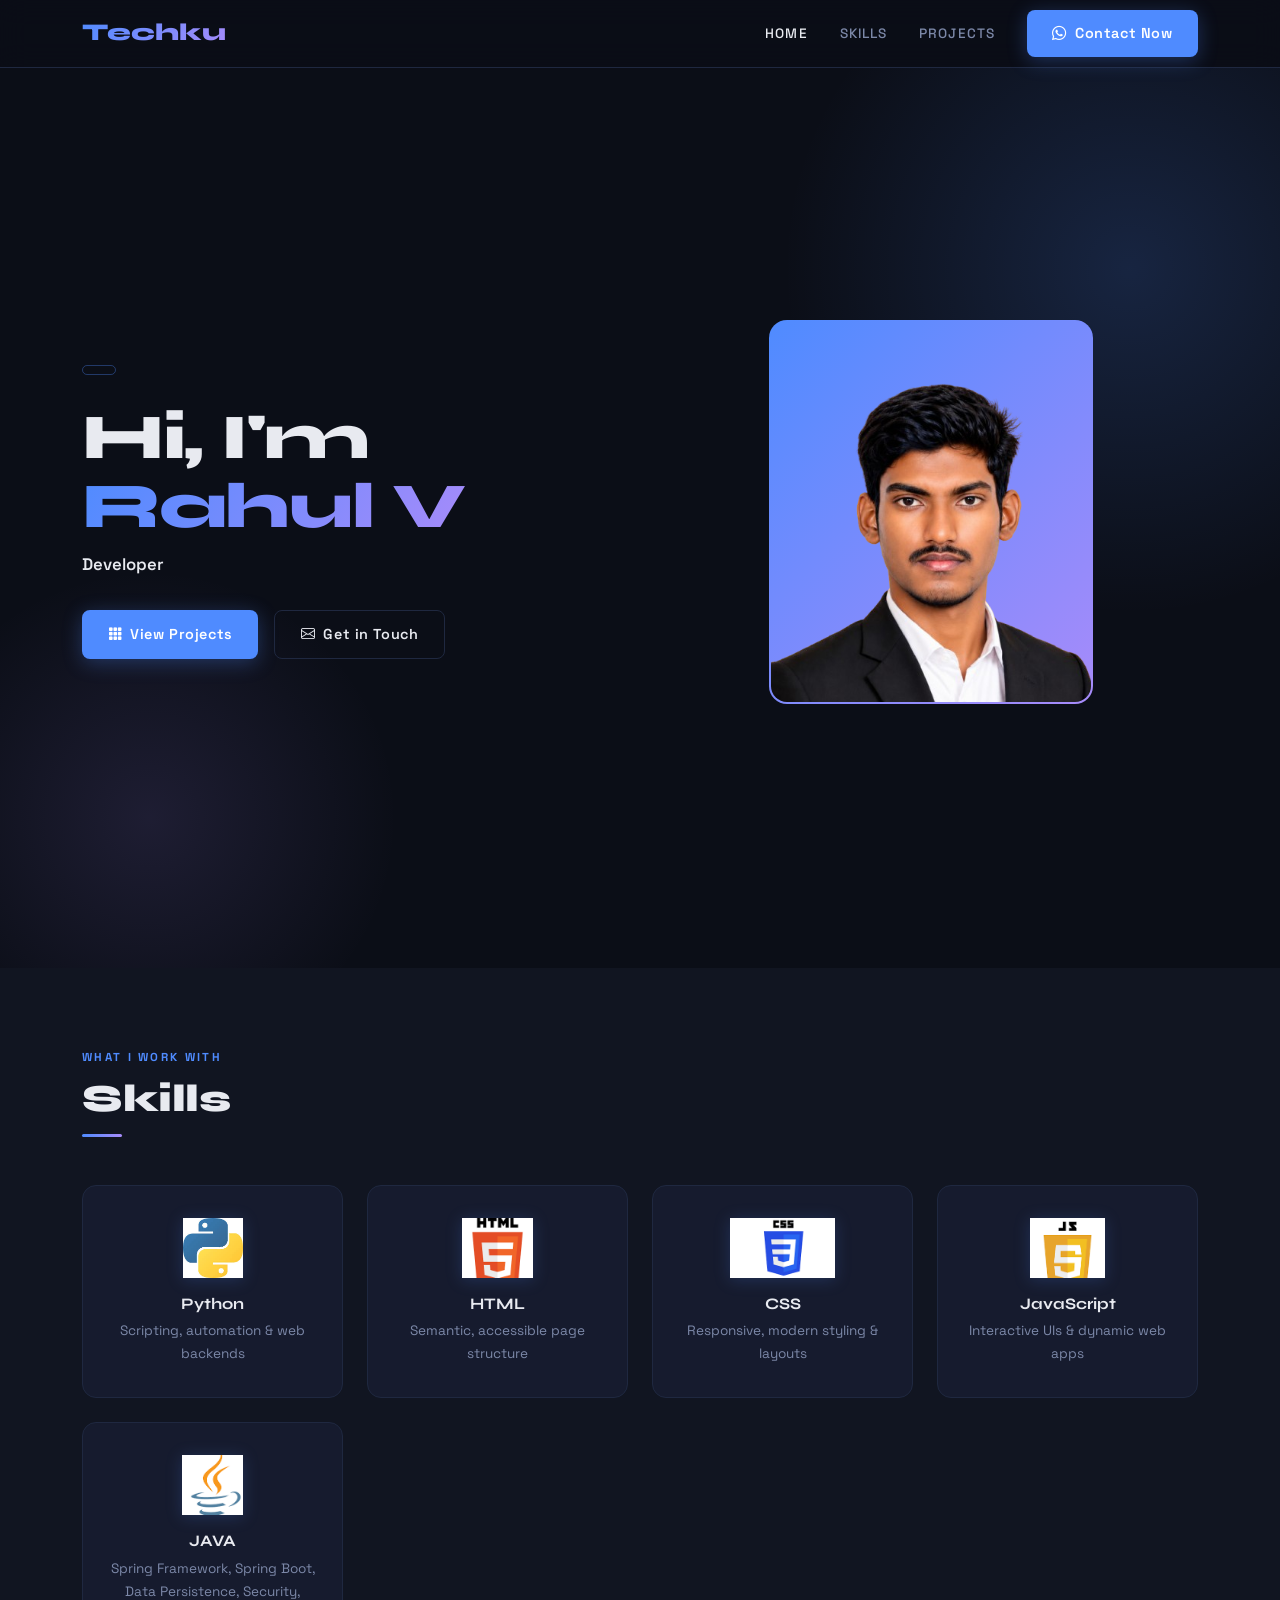
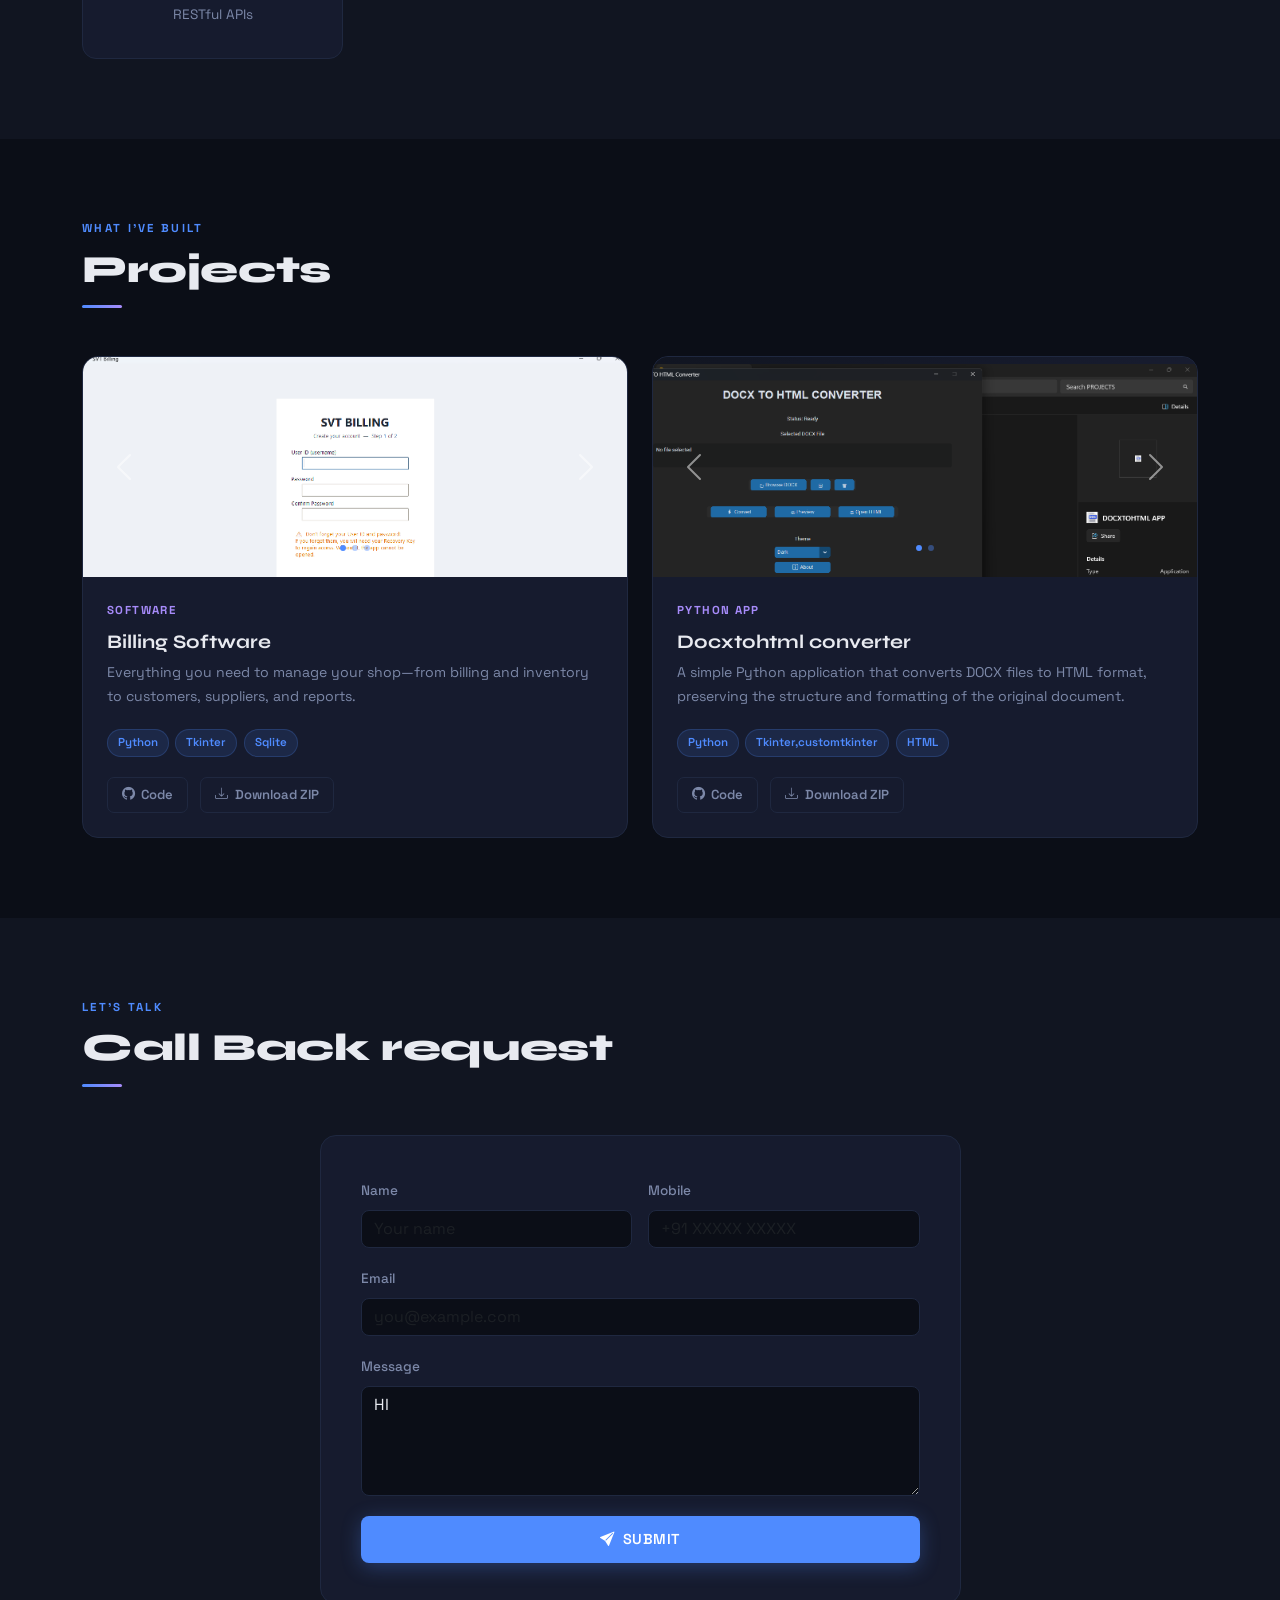
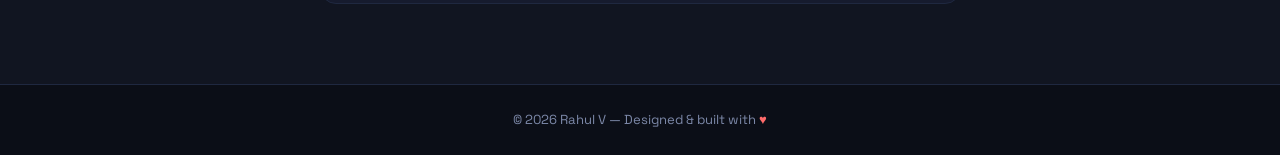
==== commit 87d41b7e: "small error" ====
--- a/index.html
+++ b/index.html
@@ -40,7 +40,7 @@
 
       <!-- Text -->
       <div>
-        <span class="banner-eyebrow">Available for freelance work</span>
+        <span class="banner-eyebrow"></span>
         <h1>Hi, I'm <span>Rahul V</span></h1>
         <p class="banner-sub">
           <strong>Developer</strong> 
@@ -149,7 +149,7 @@
               <div class="carousel-item">
                 <div class="project-slide-draft">
                   <div class="draft-icon">🖼️</div>
-                  <span><img src="billing/Dashboardgi.png" alt="Dashboard page" width="100%" height="100%"></span>
+                  <span><img src="billing/Dashboard.png" alt="Dashboard page" width="100%" height="100%"></span>
                 </div>
               </div>
             </div>
